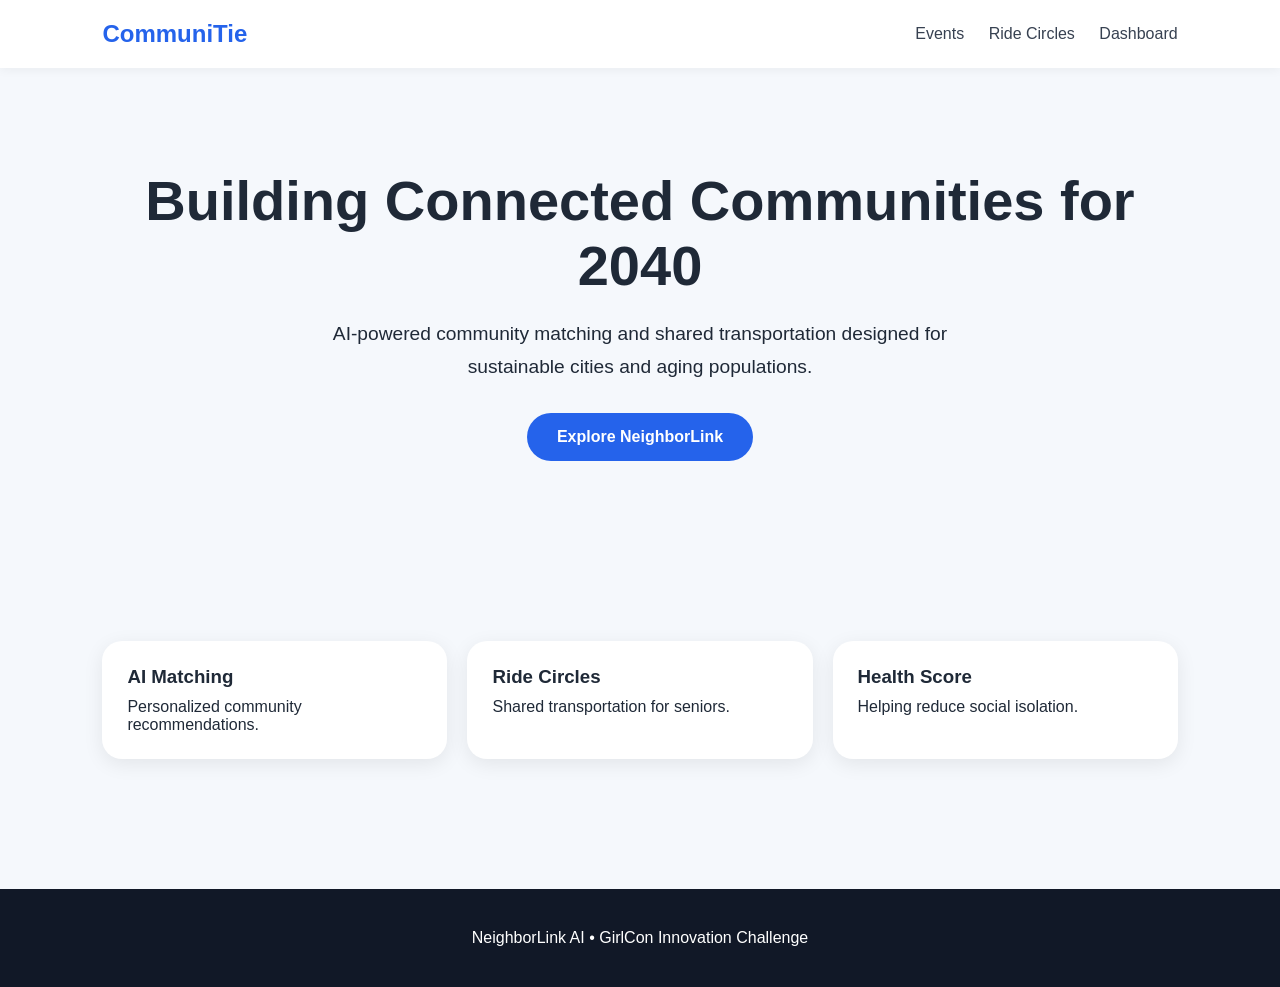
==== index.html @ 8dce9724 "Add files via upload" ====
<!DOCTYPE html>
<html>
<head>
<title>CommuniTie</title>
<link rel="stylesheet" href="style.css">
</head>

<body>

<nav>

<div class="logo">CommuniTie</div>

<div>
<a href="events.html">Events</a>
<a href="rides.html">Ride Circles</a>
<a href="dashboard.html">Dashboard</a>
</div>

</nav>

<section class="hero">

<h1>Building Connected Communities for 2040</h1>

<p>
AI-powered community matching and shared transportation designed for sustainable cities and aging populations.
</p>

<a href="events.html" class="btn">
Explore NeighborLink
</a>

</section>

<section class="section">

<div class="cards">

<div class="card">
<h3>AI Matching</h3>
<p>Personalized community recommendations.</p>
</div>

<div class="card">
<h3>Ride Circles</h3>
<p>Shared transportation for seniors.</p>
</div>

<div class="card">
<h3>Health Score</h3>
<p>Helping reduce social isolation.</p>
</div>

</div>

</section>

<footer>
NeighborLink AI • GirlCon Innovation Challenge
</footer>
<script src="script.js"></script>
</body>
</html>
---- style.css ----
*{
margin:0;
padding:0;
box-sizing:border-box;
font-family:Inter,sans-serif;
}

body{
background:#f5f8fc;
color:#1f2937;
}

nav{
display:flex;
justify-content:space-between;
align-items:center;
padding:20px 8%;
background:white;
box-shadow:0 2px 10px rgba(0,0,0,.05);
}

.logo{
font-size:1.5rem;
font-weight:700;
color:#2563eb;
}

nav a{
text-decoration:none;
margin-left:20px;
color:#374151;
font-weight:500;
}

.hero{
padding:100px 8%;
text-align:center;
}

.hero h1{
font-size:3.5rem;
margin-bottom:20px;
}

.hero p{
font-size:1.2rem;
max-width:700px;
margin:auto;
line-height:1.7;
}

.btn{
display:inline-block;
margin-top:30px;
padding:15px 30px;
background:#2563eb;
color:white;
border-radius:40px;
text-decoration:none;
font-weight:600;
}

.section{
padding:80px 8%;
}

.cards{
display:grid;
grid-template-columns:repeat(auto-fit,minmax(250px,1fr));
gap:20px;
}

.card{
background:white;
padding:25px;
border-radius:20px;
box-shadow:0 5px 20px rgba(0,0,0,.08);
}

.card h3{
margin-bottom:10px;
}

.page-title{
text-align:center;
padding:60px;
font-size:2.5rem;
}

.event{
background:white;
padding:20px;
margin:20px auto;
max-width:800px;
border-radius:15px;
box-shadow:0 5px 20px rgba(0,0,0,.08);
}

footer{
text-align:center;
padding:40px;
background:#111827;
color:white;
margin-top:50px;
}
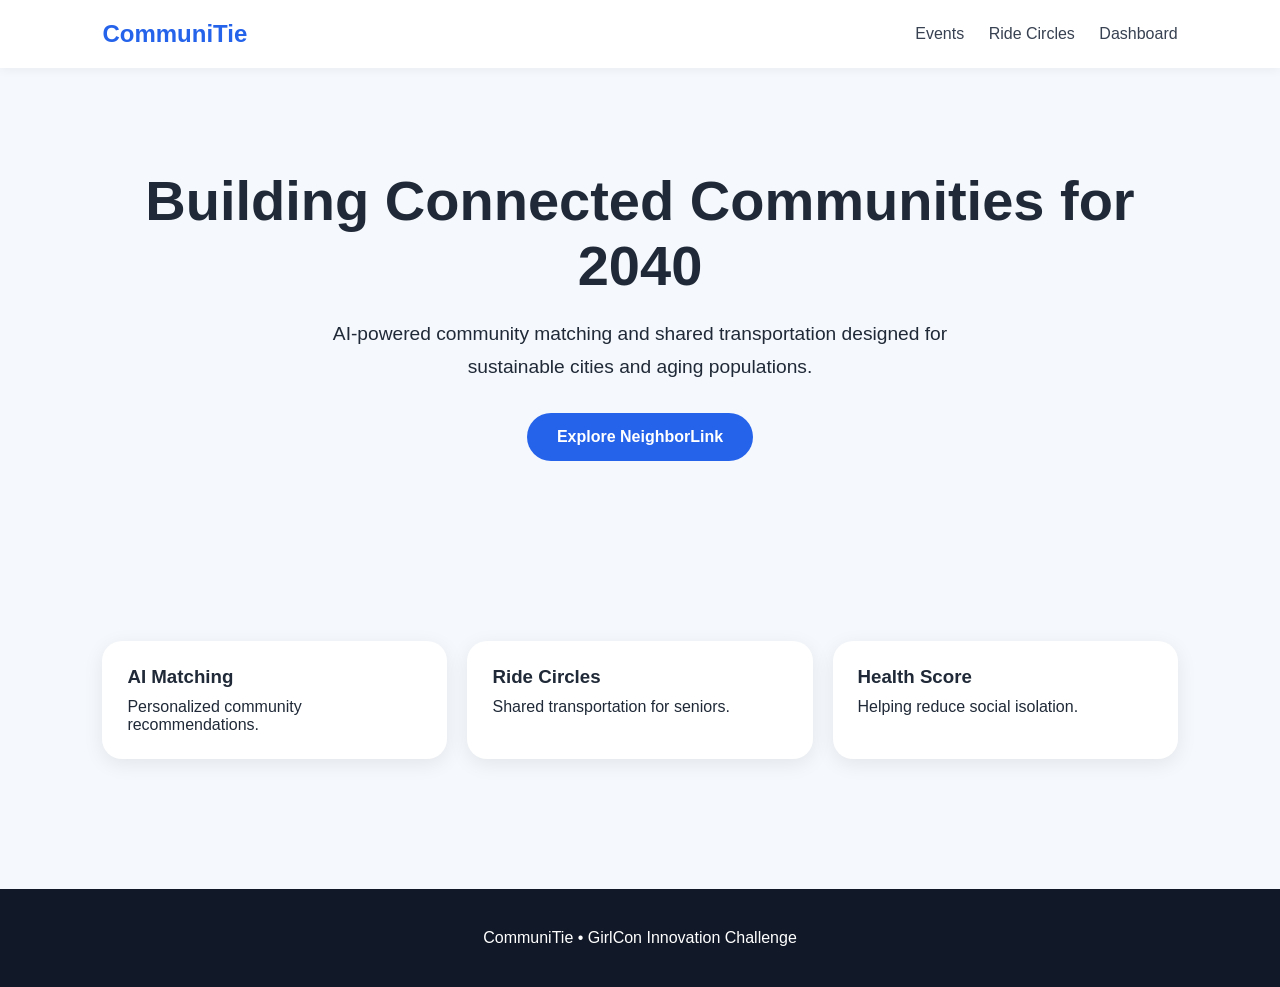
==== commit ed9943f6: "Update footer text from 'NeighborLink AI' to 'CommuniTie'" ====
--- a/index.html
+++ b/index.html
@@ -57,8 +57,8 @@
 </section>
 
 <footer>
-NeighborLink AI • GirlCon Innovation Challenge
+CommuniTie • GirlCon Innovation Challenge
 </footer>
 <script src="script.js"></script>
 </body>
-</html>+</html>
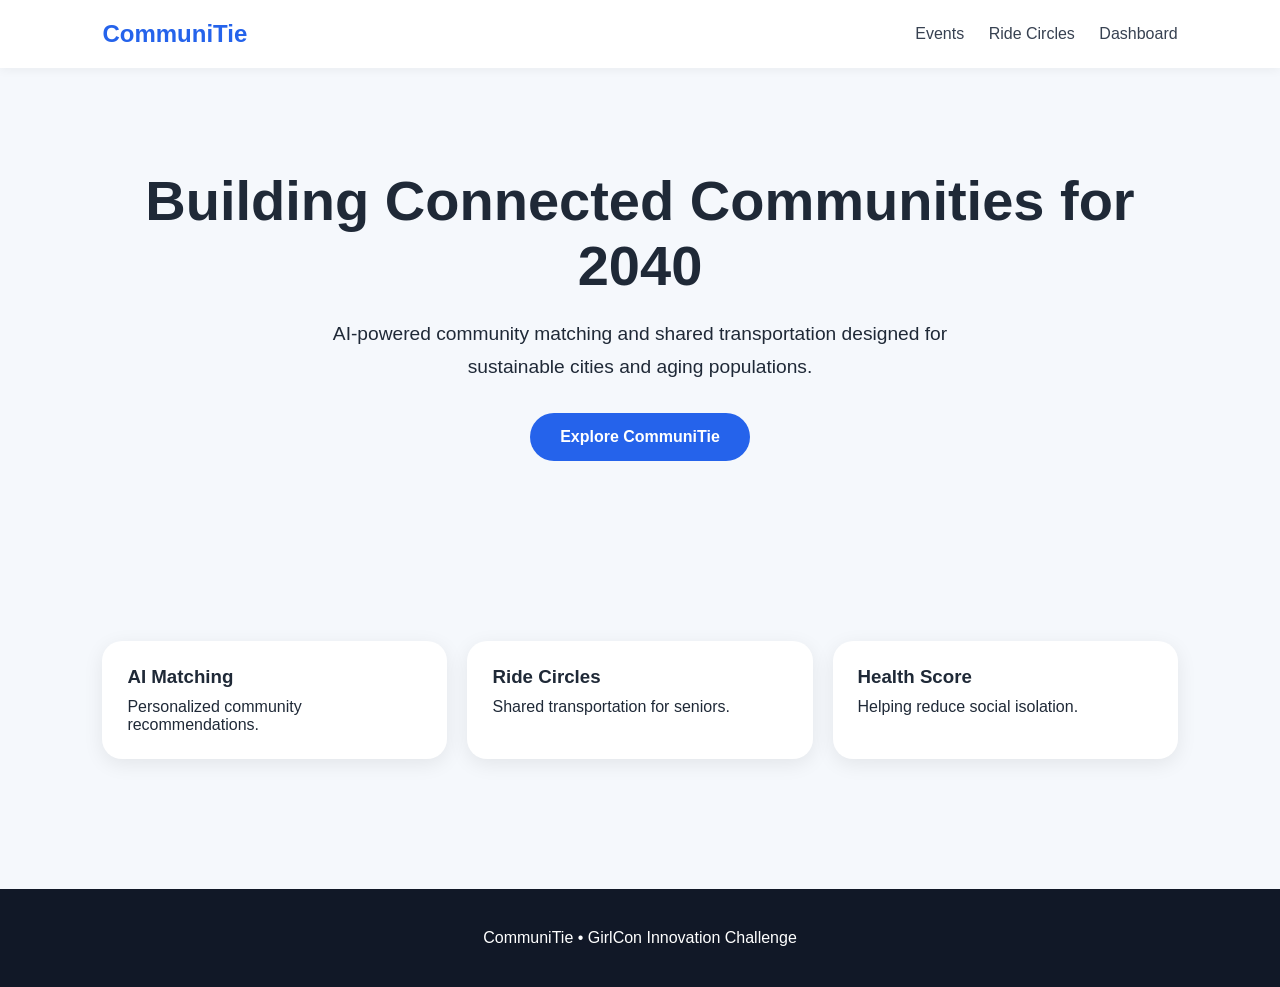
==== commit 390cae83: "Update button text from 'NeighborLink' to 'CommuniTie'" ====
--- a/index.html
+++ b/index.html
@@ -28,7 +28,7 @@
 </p>
 
 <a href="events.html" class="btn">
-Explore NeighborLink
+Explore CommuniTie
 </a>
 
 </section>
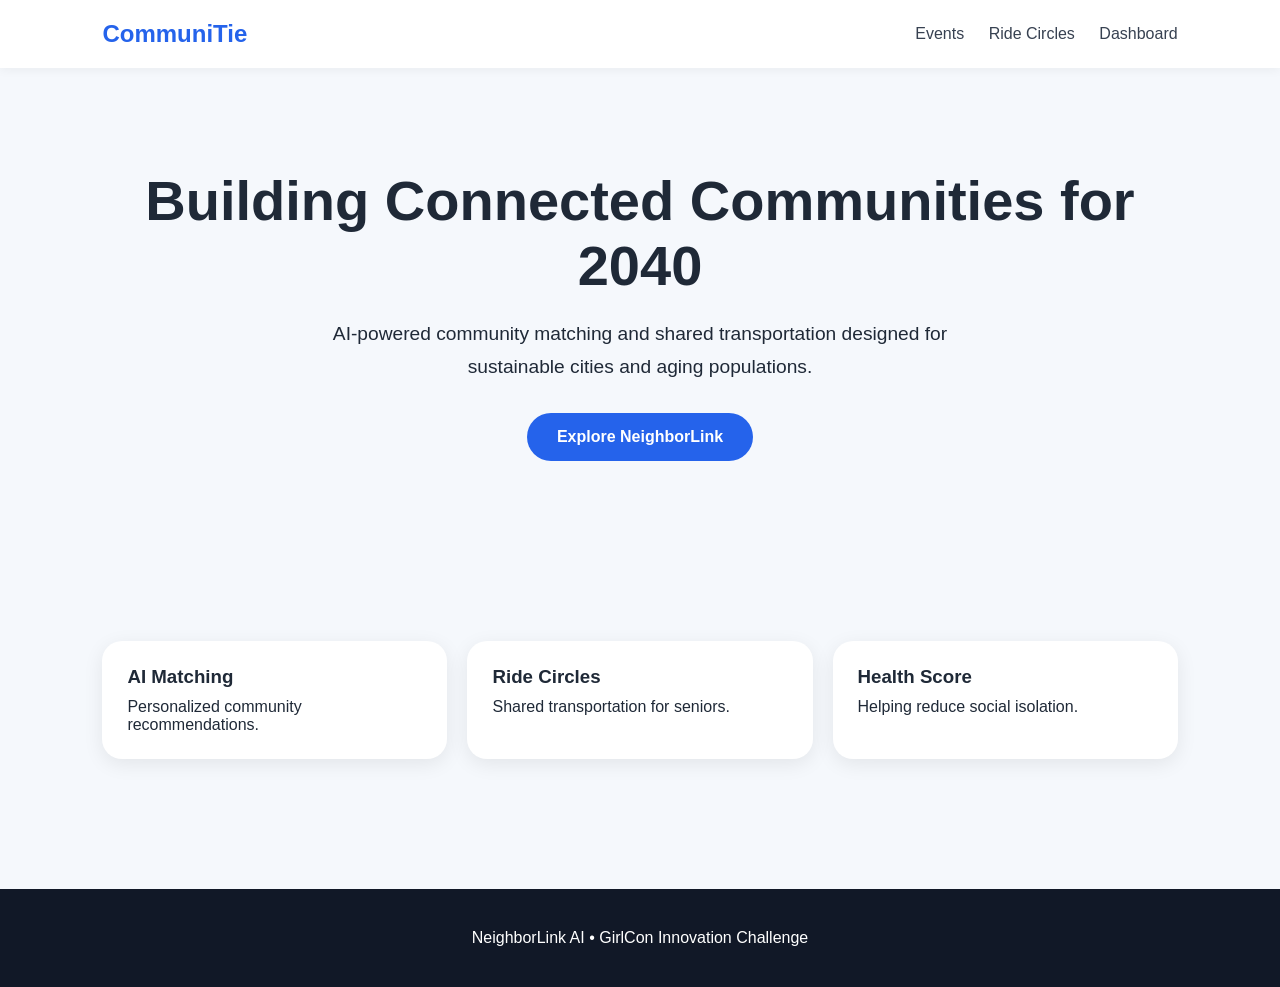
==== commit 71f2b504: "Add files via upload" ====
--- a/index.html
+++ b/index.html
@@ -28,7 +28,7 @@
 </p>
 
 <a href="events.html" class="btn">
-Explore CommuniTie
+Explore NeighborLink
 </a>
 
 </section>
@@ -57,8 +57,8 @@
 </section>
 
 <footer>
-CommuniTie • GirlCon Innovation Challenge
+NeighborLink AI • GirlCon Innovation Challenge
 </footer>
 <script src="script.js"></script>
 </body>
-</html>
+</html>
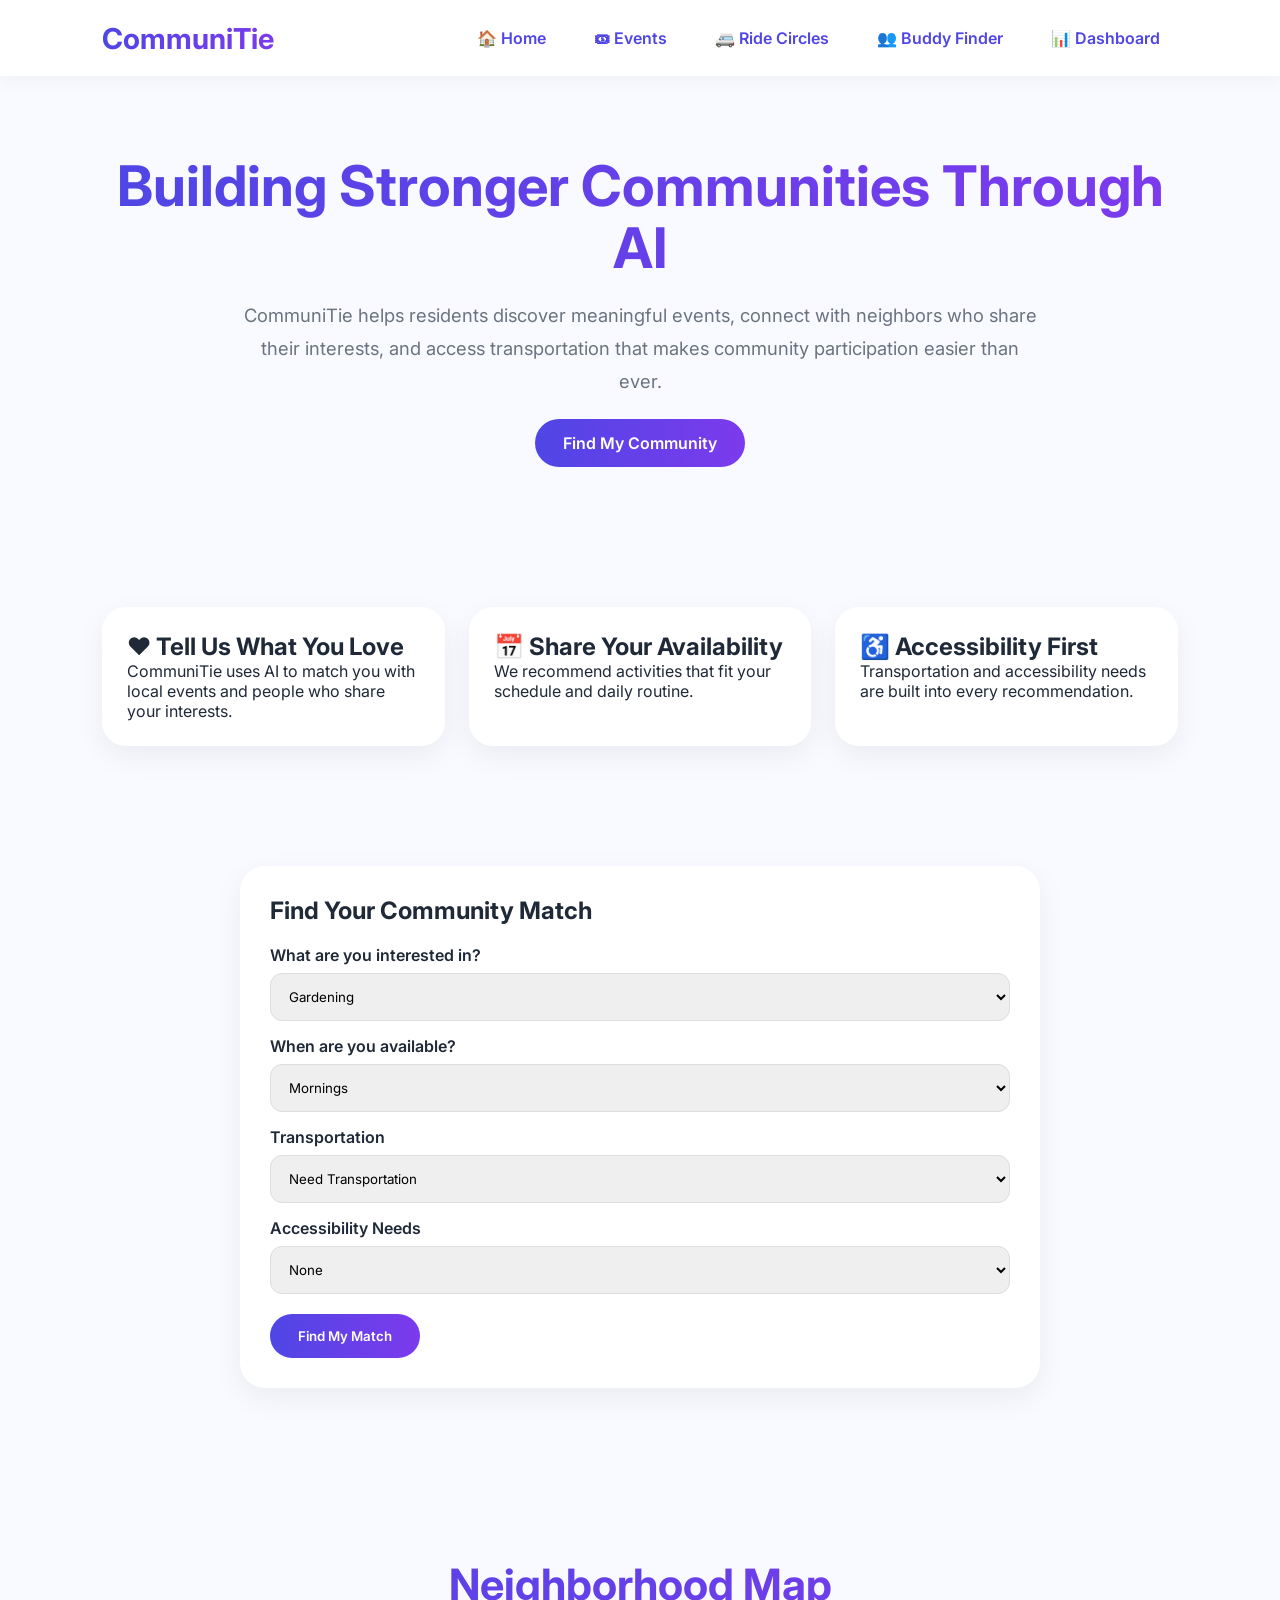
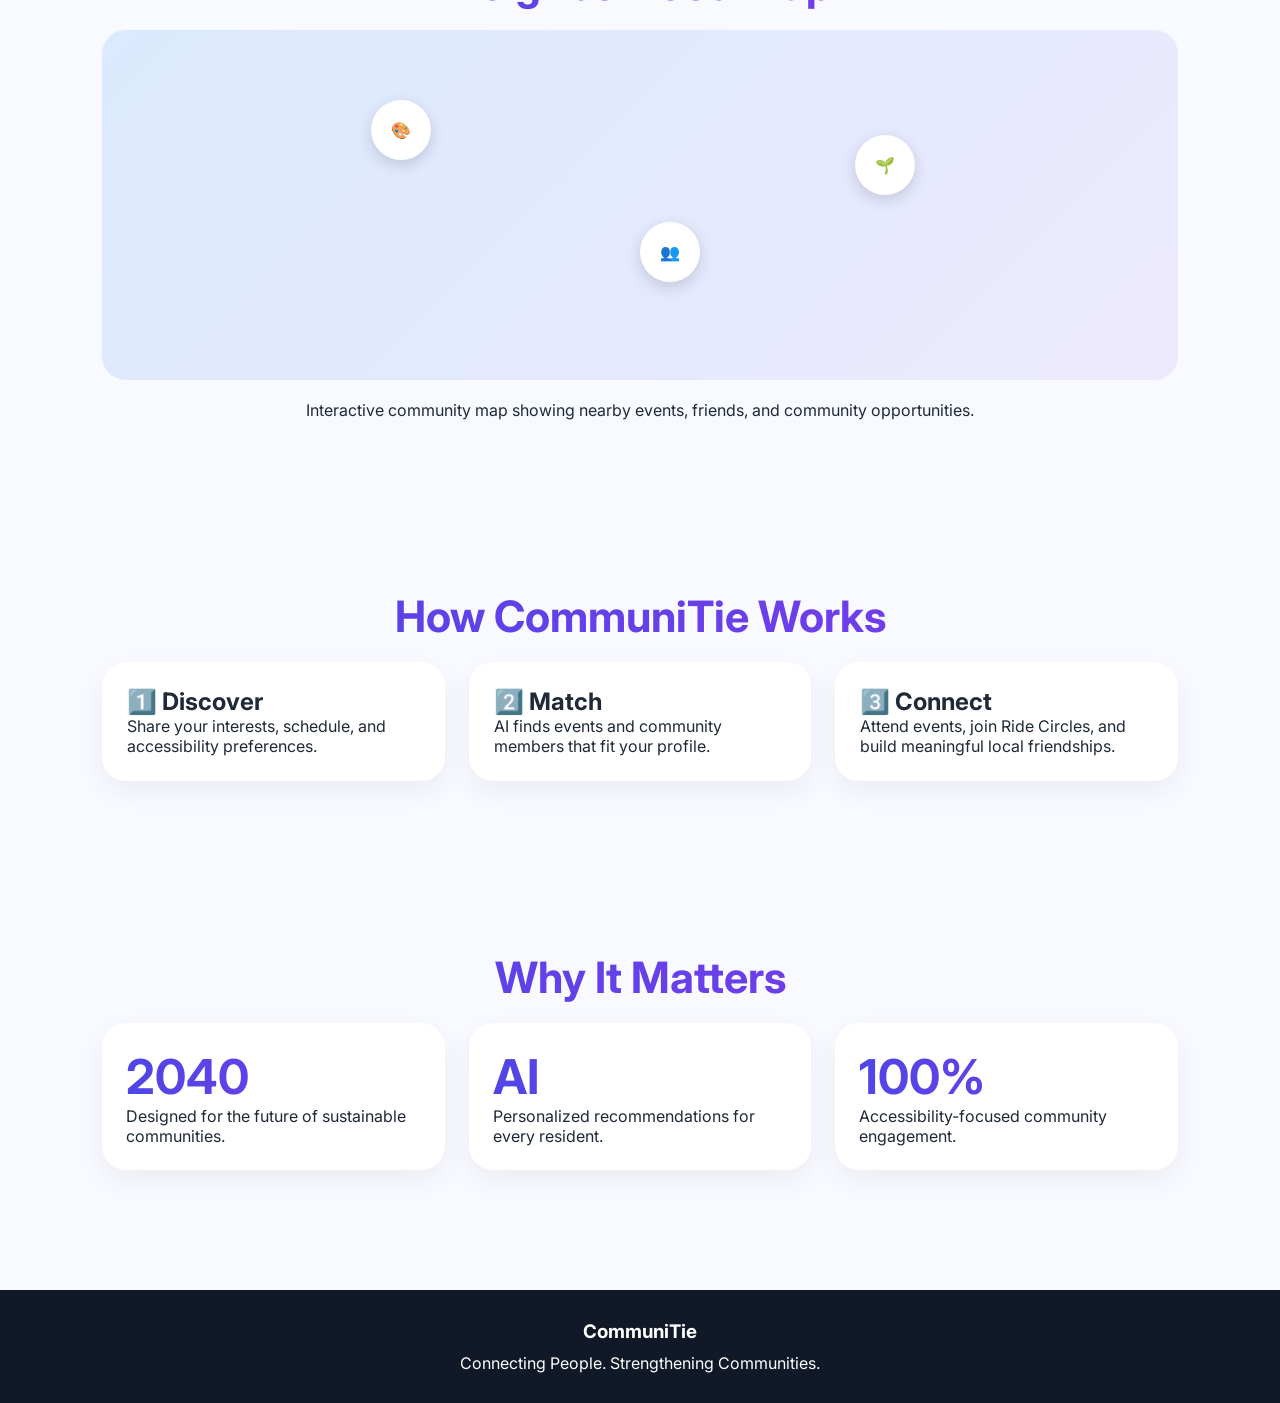
==== commit 6919155f: "Add files via upload" ====
--- a/index.html
+++ b/index.html
@@ -1,55 +1,275 @@
 <!DOCTYPE html>
-<html>
+<html lang="en">
+
 <head>
-<title>CommuniTie</title>
+<meta charset="UTF-8">
+<meta name="viewport" content="width=device-width, initial-scale=1.0">
+<title>CommuniTie | Connecting Communities</title>
+
 <link rel="stylesheet" href="style.css">
 </head>
 
 <body>
 
+<!-- NAVBAR -->
+
 <nav>
 
-<div class="logo">CommuniTie</div>
-
-<div>
-<a href="events.html">Events</a>
-<a href="rides.html">Ride Circles</a>
-<a href="dashboard.html">Dashboard</a>
+<div class="logo">
+CommuniTie
+</div>
+
+<div class="nav-links">
+<a href="index.html">🏠 Home</a>
+<a href="events.html">🎟 Events</a>
+<a href="rides.html">🚐 Ride Circles</a>
+<a href="buddy.html">👥 Buddy Finder</a>
+<a href="dashboard.html">📊 Dashboard</a>
 </div>
 
 </nav>
 
+<!-- HERO -->
+
 <section class="hero">
 
-<h1>Building Connected Communities for 2040</h1>
-
-<p>
-AI-powered community matching and shared transportation designed for sustainable cities and aging populations.
-</p>
-
-<a href="events.html" class="btn">
-Explore NeighborLink
+<h1>
+Building Stronger Communities Through AI
+</h1>
+
+<p>
+CommuniTie helps residents discover meaningful events, connect with
+neighbors who share their interests, and access transportation that
+makes community participation easier than ever.
+</p>
+
+<a href="#survey" class="btn">
+Find My Community
 </a>
 
 </section>
 
-<section class="section">
-
-<div class="cards">
-
-<div class="card">
-<h3>AI Matching</h3>
-<p>Personalized community recommendations.</p>
-</div>
-
-<div class="card">
-<h3>Ride Circles</h3>
-<p>Shared transportation for seniors.</p>
-</div>
-
-<div class="card">
-<h3>Health Score</h3>
-<p>Helping reduce social isolation.</p>
+<!-- FEATURES -->
+
+<section class="section">
+
+<div class="grid">
+
+<div class="card">
+<h2>❤️ Tell Us What You Love</h2>
+<p>
+CommuniTie uses AI to match you with local events and people
+who share your interests.
+</p>
+</div>
+
+<div class="card">
+<h2>📅 Share Your Availability</h2>
+<p>
+We recommend activities that fit your schedule and daily routine.
+</p>
+</div>
+
+<div class="card">
+<h2>♿ Accessibility First</h2>
+<p>
+Transportation and accessibility needs are built into every recommendation.
+</p>
+</div>
+
+</div>
+
+</section>
+
+<!-- SURVEY -->
+
+<section class="section" id="survey">
+
+<div class="form-card">
+
+<h2 style="margin-bottom:20px;">
+Find Your Community Match
+</h2>
+
+<label>
+What are you interested in?
+</label>
+
+<select id="interest">
+<option>Gardening</option>
+<option>Art</option>
+<option>Fitness</option>
+<option>Technology</option>
+<option>Volunteering</option>
+</select>
+
+<label>
+When are you available?
+</label>
+
+<select id="availability">
+<option>Mornings</option>
+<option>Afternoons</option>
+<option>Evenings</option>
+<option>Weekends</option>
+</select>
+
+<label>
+Transportation
+</label>
+
+<select id="transport">
+<option>Need Transportation</option>
+<option>Can Walk</option>
+<option>Have Car Access</option>
+<option>Public Transit</option>
+</select>
+
+<label>
+Accessibility Needs
+</label>
+
+<select id="accessibility">
+<option>None</option>
+<option>Wheelchair Accessible</option>
+<option>Voice Assistance Needed</option>
+<option>Large Text Interface</option>
+</select>
+
+<button
+class="btn"
+onclick="generateMatch()">
+Find My Match
+</button>
+
+<div id="result" class="result">
+</div>
+
+</div>
+
+</section>
+
+<!-- MAP -->
+
+<section class="section">
+
+<h2 class="page-title">
+Neighborhood Map
+</h2>
+
+<div class="map">
+
+<div class="pin pin1">
+🎨
+</div>
+
+<div class="pin pin2">
+👥
+</div>
+
+<div class="pin pin3">
+🌱
+</div>
+
+</div>
+
+<div style="text-align:center;margin-top:20px;">
+<p>
+Interactive community map showing nearby events,
+friends, and community opportunities.
+</p>
+</div>
+
+</section>
+
+<!-- HOW IT WORKS -->
+
+<section class="section">
+
+<h2 class="page-title">
+How CommuniTie Works
+</h2>
+
+<div class="grid">
+
+<div class="card">
+
+<h2>1️⃣ Discover</h2>
+
+<p>
+Share your interests, schedule, and accessibility preferences.
+</p>
+
+</div>
+
+<div class="card">
+
+<h2>2️⃣ Match</h2>
+
+<p>
+AI finds events and community members that fit your profile.
+</p>
+
+</div>
+
+<div class="card">
+
+<h2>3️⃣ Connect</h2>
+
+<p>
+Attend events, join Ride Circles, and build meaningful local friendships.
+</p>
+
+</div>
+
+</div>
+
+</section>
+
+<!-- IMPACT -->
+
+<section class="section">
+
+<h2 class="page-title">
+Why It Matters
+</h2>
+
+<div class="grid">
+
+<div class="stat-card">
+
+<div class="stat-number">
+2040
+</div>
+
+<p>
+Designed for the future of sustainable communities.
+</p>
+
+</div>
+
+<div class="stat-card">
+
+<div class="stat-number">
+AI
+</div>
+
+<p>
+Personalized recommendations for every resident.
+</p>
+
+</div>
+
+<div class="stat-card">
+
+<div class="stat-number">
+100%
+</div>
+
+<p>
+Accessibility-focused community engagement.
+</p>
+
 </div>
 
 </div>
@@ -57,8 +277,18 @@
 </section>
 
 <footer>
-NeighborLink AI • GirlCon Innovation Challenge
+
+<h3>
+CommuniTie
+</h3>
+
+<p style="margin-top:10px;">
+Connecting People. Strengthening Communities.
+</p>
+
 </footer>
+
 <script src="script.js"></script>
+
 </body>
 </html>
--- a/style.css
+++ b/style.css
@@ -1,105 +1,236 @@
+@import url('https://fonts.googleapis.com/css2?family=Inter:wght@400;500;600;700&display=swap');
+
 *{
 margin:0;
 padding:0;
 box-sizing:border-box;
-font-family:Inter,sans-serif;
+font-family:'Inter',sans-serif;
 }
 
 body{
-background:#f5f8fc;
+background:#f8faff;
 color:#1f2937;
+}
+
+a{
+text-decoration:none;
 }
 
 nav{
 display:flex;
 justify-content:space-between;
 align-items:center;
-padding:20px 8%;
-background:white;
-box-shadow:0 2px 10px rgba(0,0,0,.05);
+padding:18px 8%;
+background:white;
+position:sticky;
+top:0;
+z-index:1000;
+box-shadow:0 2px 20px rgba(0,0,0,.05);
 }
 
 .logo{
-font-size:1.5rem;
+font-size:1.8rem;
 font-weight:700;
-color:#2563eb;
-}
-
-nav a{
-text-decoration:none;
-margin-left:20px;
-color:#374151;
-font-weight:500;
+background:linear-gradient(90deg,#4f46e5,#7c3aed);
+-webkit-background-clip:text;
+-webkit-text-fill-color:transparent;
+}
+
+.nav-links{
+display:flex;
+gap:12px;
+}
+
+.nav-links a{
+padding:10px 18px;
+border-radius:999px;
+font-weight:600;
+color:#4f46e5;
+transition:.3s;
+}
+
+.nav-links a:hover{
+background:linear-gradient(90deg,#4f46e5,#7c3aed);
+color:white;
 }
 
 .hero{
-padding:100px 8%;
+padding:80px 8%;
 text-align:center;
 }
 
 .hero h1{
 font-size:3.5rem;
+line-height:1.1;
 margin-bottom:20px;
+background:linear-gradient(90deg,#4f46e5,#7c3aed);
+-webkit-background-clip:text;
+-webkit-text-fill-color:transparent;
 }
 
 .hero p{
-font-size:1.2rem;
-max-width:700px;
+max-width:800px;
 margin:auto;
-line-height:1.7;
+font-size:1.15rem;
+line-height:1.8;
+color:#6b7280;
 }
 
 .btn{
 display:inline-block;
-margin-top:30px;
-padding:15px 30px;
-background:#2563eb;
+margin-top:20px;
+padding:14px 28px;
+border:none;
+border-radius:999px;
+background:linear-gradient(90deg,#4f46e5,#7c3aed);
 color:white;
-border-radius:40px;
-text-decoration:none;
-font-weight:600;
+font-weight:600;
+cursor:pointer;
+transition:.3s;
+}
+
+.btn:hover{
+transform:translateY(-3px);
 }
 
 .section{
-padding:80px 8%;
-}
-
-.cards{
+padding:60px 8%;
+}
+
+.card{
+background:white;
+border-radius:24px;
+padding:25px;
+box-shadow:0 10px 30px rgba(0,0,0,.06);
+}
+
+.grid{
 display:grid;
-grid-template-columns:repeat(auto-fit,minmax(250px,1fr));
-gap:20px;
-}
-
-.card{
-background:white;
-padding:25px;
-border-radius:20px;
-box-shadow:0 5px 20px rgba(0,0,0,.08);
-}
-
-.card h3{
-margin-bottom:10px;
+grid-template-columns:repeat(auto-fit,minmax(280px,1fr));
+gap:24px;
 }
 
 .page-title{
 text-align:center;
-padding:60px;
-font-size:2.5rem;
-}
-
-.event{
-background:white;
+font-size:2.7rem;
+margin:50px 0 20px;
+background:linear-gradient(90deg,#4f46e5,#7c3aed);
+-webkit-background-clip:text;
+-webkit-text-fill-color:transparent;
+}
+
+.form-card{
+max-width:800px;
+margin:auto;
+background:white;
+padding:30px;
+border-radius:25px;
+box-shadow:0 10px 30px rgba(0,0,0,.06);
+}
+
+label{
+font-weight:600;
+display:block;
+margin-top:15px;
+}
+
+select{
+width:100%;
+padding:14px;
+margin-top:8px;
+border:1px solid #ddd;
+border-radius:12px;
+}
+
+.result{
+display:none;
+margin-top:20px;
 padding:20px;
-margin:20px auto;
-max-width:800px;
-border-radius:15px;
-box-shadow:0 5px 20px rgba(0,0,0,.08);
+border-radius:20px;
+background:#eef2ff;
+}
+
+.event-card,
+.buddy-card,
+.ride-card,
+.stat-card{
+background:white;
+border-radius:24px;
+padding:24px;
+box-shadow:0 10px 30px rgba(0,0,0,.06);
+transition:.3s;
+}
+
+.event-card:hover,
+.buddy-card:hover,
+.ride-card:hover{
+transform:translateY(-6px);
+}
+
+.icon{
+font-size:3rem;
+margin-bottom:15px;
+}
+
+.match{
+display:inline-block;
+padding:6px 12px;
+background:#eef2ff;
+color:#4f46e5;
+border-radius:999px;
+font-weight:600;
+margin-top:10px;
+}
+
+.map{
+height:350px;
+background:linear-gradient(135deg,#dbeafe,#ede9fe);
+border-radius:24px;
+position:relative;
+overflow:hidden;
+}
+
+.pin{
+position:absolute;
+width:60px;
+height:60px;
+border-radius:50%;
+background:white;
+display:flex;
+align-items:center;
+justify-content:center;
+box-shadow:0 5px 15px rgba(0,0,0,.15);
+}
+
+.pin1{top:20%;left:25%;}
+.pin2{top:55%;left:50%;}
+.pin3{top:30%;left:70%;}
+
+.stat-number{
+font-size:3rem;
+font-weight:700;
+background:linear-gradient(90deg,#4f46e5,#7c3aed);
+-webkit-background-clip:text;
+-webkit-text-fill-color:transparent;
 }
 
 footer{
+margin-top:60px;
+padding:30px;
 text-align:center;
-padding:40px;
 background:#111827;
 color:white;
-margin-top:50px;
+}
+
+@media(max-width:768px){
+
+.hero h1{
+font-size:2.5rem;
+}
+
+.nav-links{
+flex-wrap:wrap;
+justify-content:center;
+}
+
 }
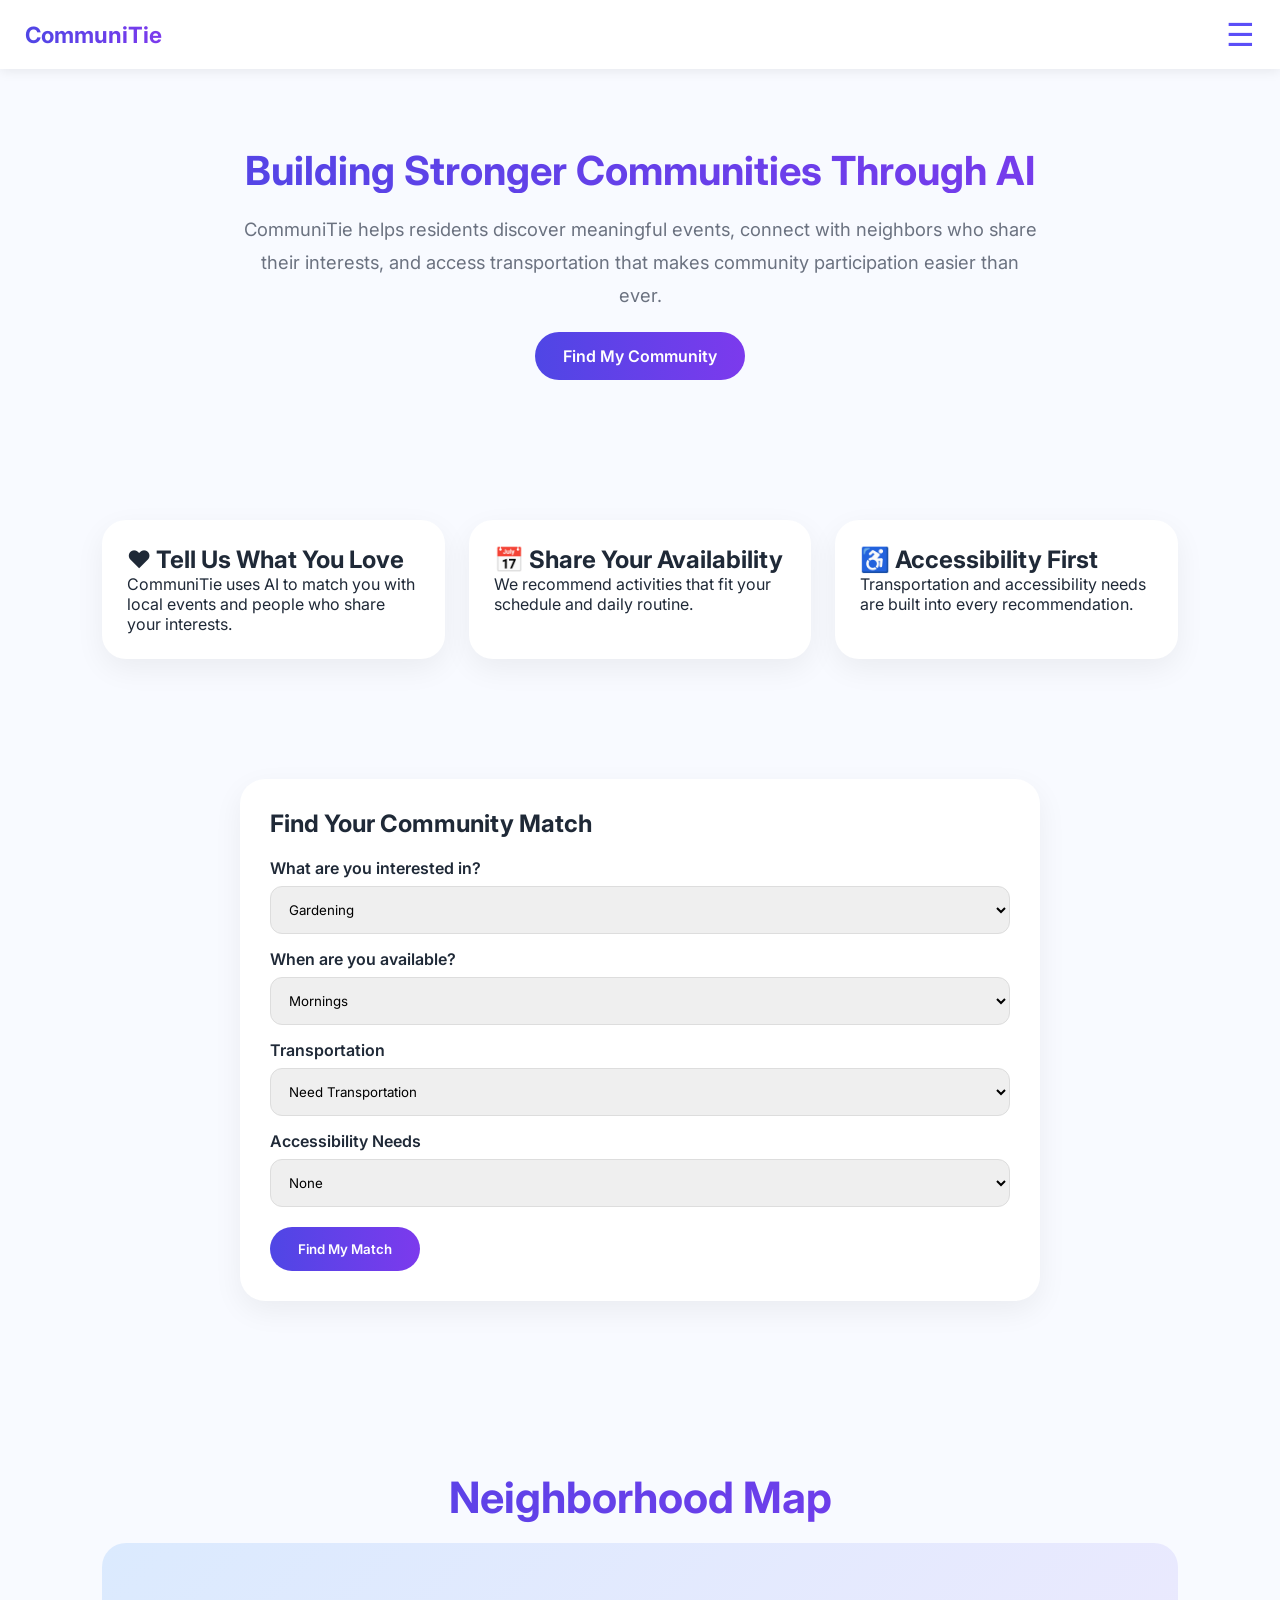
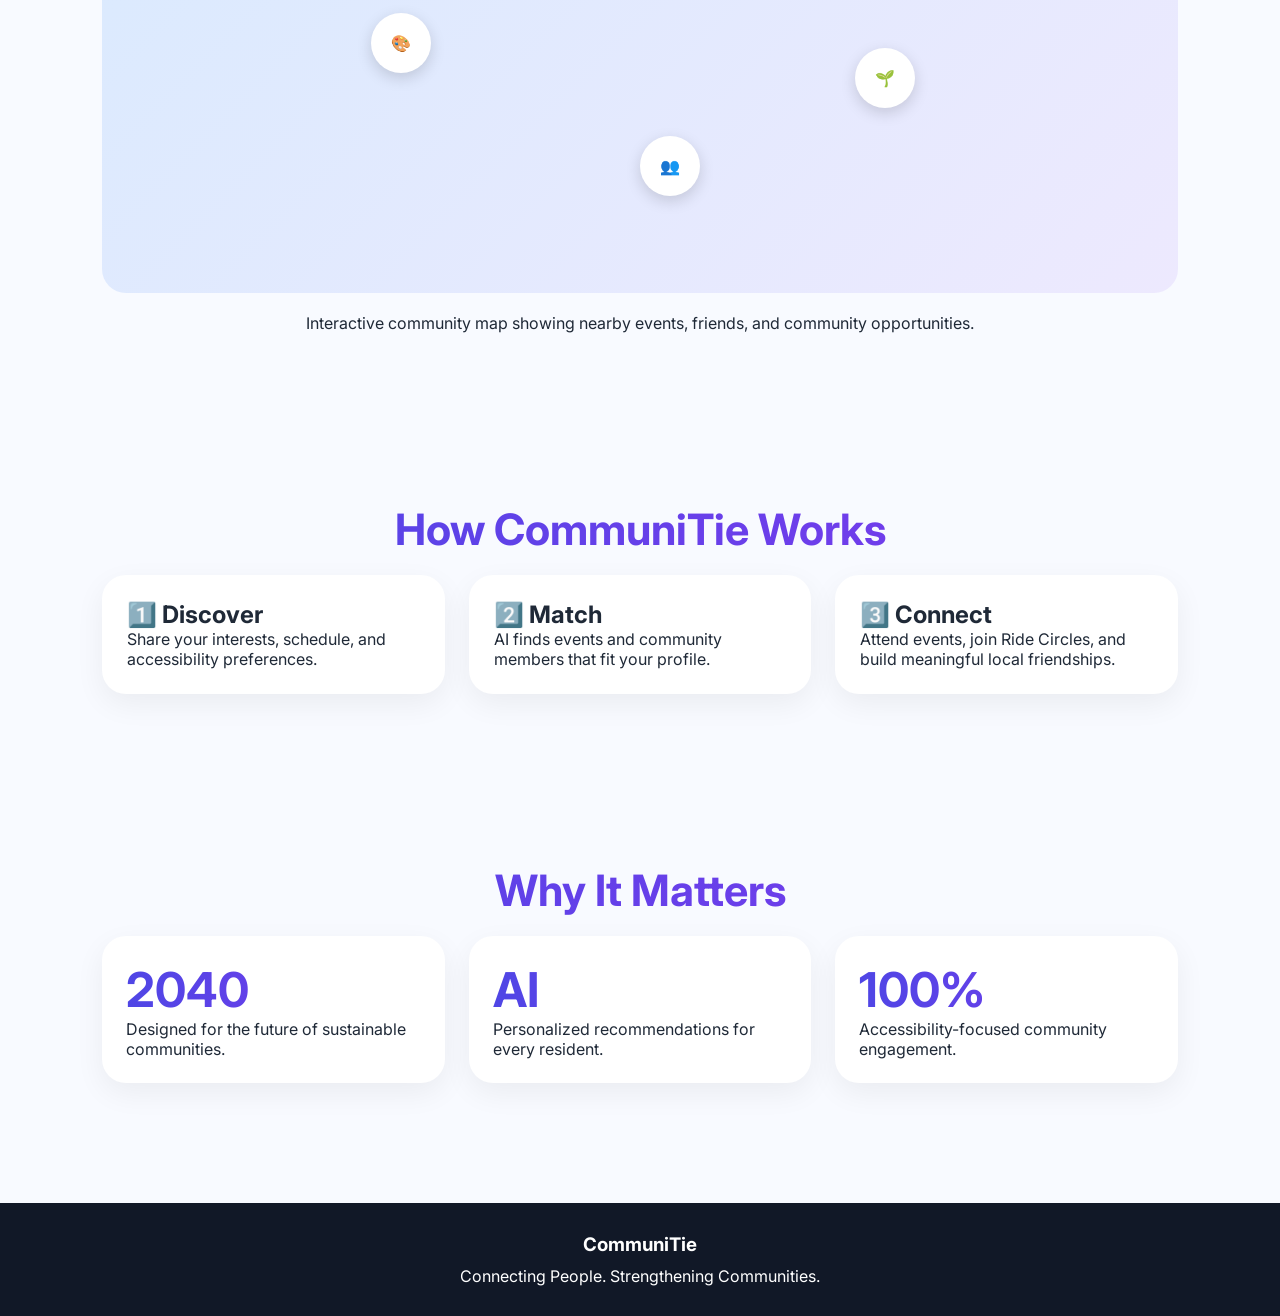
==== commit 0e9d12ee: "Add files via upload" ====
--- a/index.html
+++ b/index.html
@@ -13,19 +13,25 @@
 
 <!-- NAVBAR -->
 
-<nav>
-
-<div class="logo">
-CommuniTie
-</div>
-
-<div class="nav-links">
-<a href="index.html">🏠 Home</a>
-<a href="events.html">🎟 Events</a>
-<a href="rides.html">🚐 Ride Circles</a>
-<a href="buddy.html">👥 Buddy Finder</a>
-<a href="dashboard.html">📊 Dashboard</a>
-</div>
+<nav class="navbar">
+
+    <div class="logo">
+        CommuniTie
+    </div>
+
+    <button class="menu-toggle" onclick="toggleMenu()">
+        ☰
+    </button>
+
+    <div class="dropdown-menu" id="dropdownMenu">
+
+        <a href="index.html">🏠 Home</a>
+        <a href="events.html">🎟 Events</a>
+        <a href="rides.html">🚐 Ride Circles</a>
+        <a href="buddy.html">👥 Buddy Finder</a>
+        <a href="dashboard.html">📊 Dashboard</a>
+
+    </div>
 
 </nav>
 
@@ -290,5 +296,6 @@
 
 <script src="script.js"></script>
 
+<script src="script.js"></script>
 </body>
 </html>
--- a/style.css
+++ b/style.css
@@ -221,16 +221,126 @@
 background:#111827;
 color:white;
 }
-
-@media(max-width:768px){
+.map {
+  height: 350px;
+  background: linear-gradient(135deg,#dbeafe,#ede9fe);
+  border-radius: 24px;
+  position: relative;
+  overflow: hidden;
+}
+
+.pin {
+  position: absolute;
+  width: 60px;
+  height: 60px;
+  border-radius: 50%;
+  background: white;
+  display: flex;
+  align-items: center;
+  justify-content: center;
+  box-shadow: 0 5px 15px rgba(0,0,0,.15);
+  transition: all 1s ease;
+}
+
+/* starting positions */
+#pin1 { top: 20%; left: 25%; }
+#pin2 { top: 55%; left: 50%; }
+#pin3 { top: 30%; left: 70%; }
 
 .hero h1{
 font-size:2.5rem;
 }
 
-.nav-links{
-flex-wrap:wrap;
-justify-content:center;
-}
-
+./* ===== NAVBAR ===== */
+
+.navbar{
+    display:flex;
+    justify-content:space-between;
+    align-items:center;
+    padding:18px 40px;
+    background:white;
+    box-shadow:0 2px 10px rgba(0,0,0,.08);
+    position:sticky;
+    top:0;
+    z-index:1000;
+}
+
+.logo{
+    font-size:1.6rem;
+    font-weight:700;
+}
+
+/* ===== NAVBAR ===== */
+
+.navbar{
+    position:sticky;
+    top:0;
+    z-index:1000;
+
+    display:flex;
+    justify-content:space-between;
+    align-items:center;
+
+    padding:15px 25px;
+
+    background:white;
+    box-shadow:0 2px 12px rgba(0,0,0,.08);
+}
+
+.logo{
+    font-size:1.4rem;
+    font-weight:700;
+    color:#5b4ff7;
+}
+
+.menu-toggle{
+    border:none;
+    background:none;
+    font-size:2rem;
+    cursor:pointer;
+    color:#5b4ff7;
+}
+
+/* DROPDOWN */
+
+.dropdown-menu{
+
+    display:none;
+
+    position:absolute;
+    top:70px;
+    right:20px;
+
+    background:white;
+
+    border-radius:16px;
+
+    min-width:220px;
+
+    box-shadow:0 10px 30px rgba(0,0,0,.15);
+
+    overflow:hidden;
+}
+
+.dropdown-menu a{
+
+    display:block;
+
+    padding:15px 20px;
+
+    text-decoration:none;
+
+    color:#333;
+
+    font-weight:500;
+}
+
+.dropdown-menu a:hover{
+
+    background:#f3f4ff;
+}
+
+.dropdown-menu.show{
+
+    display:block;
 }
